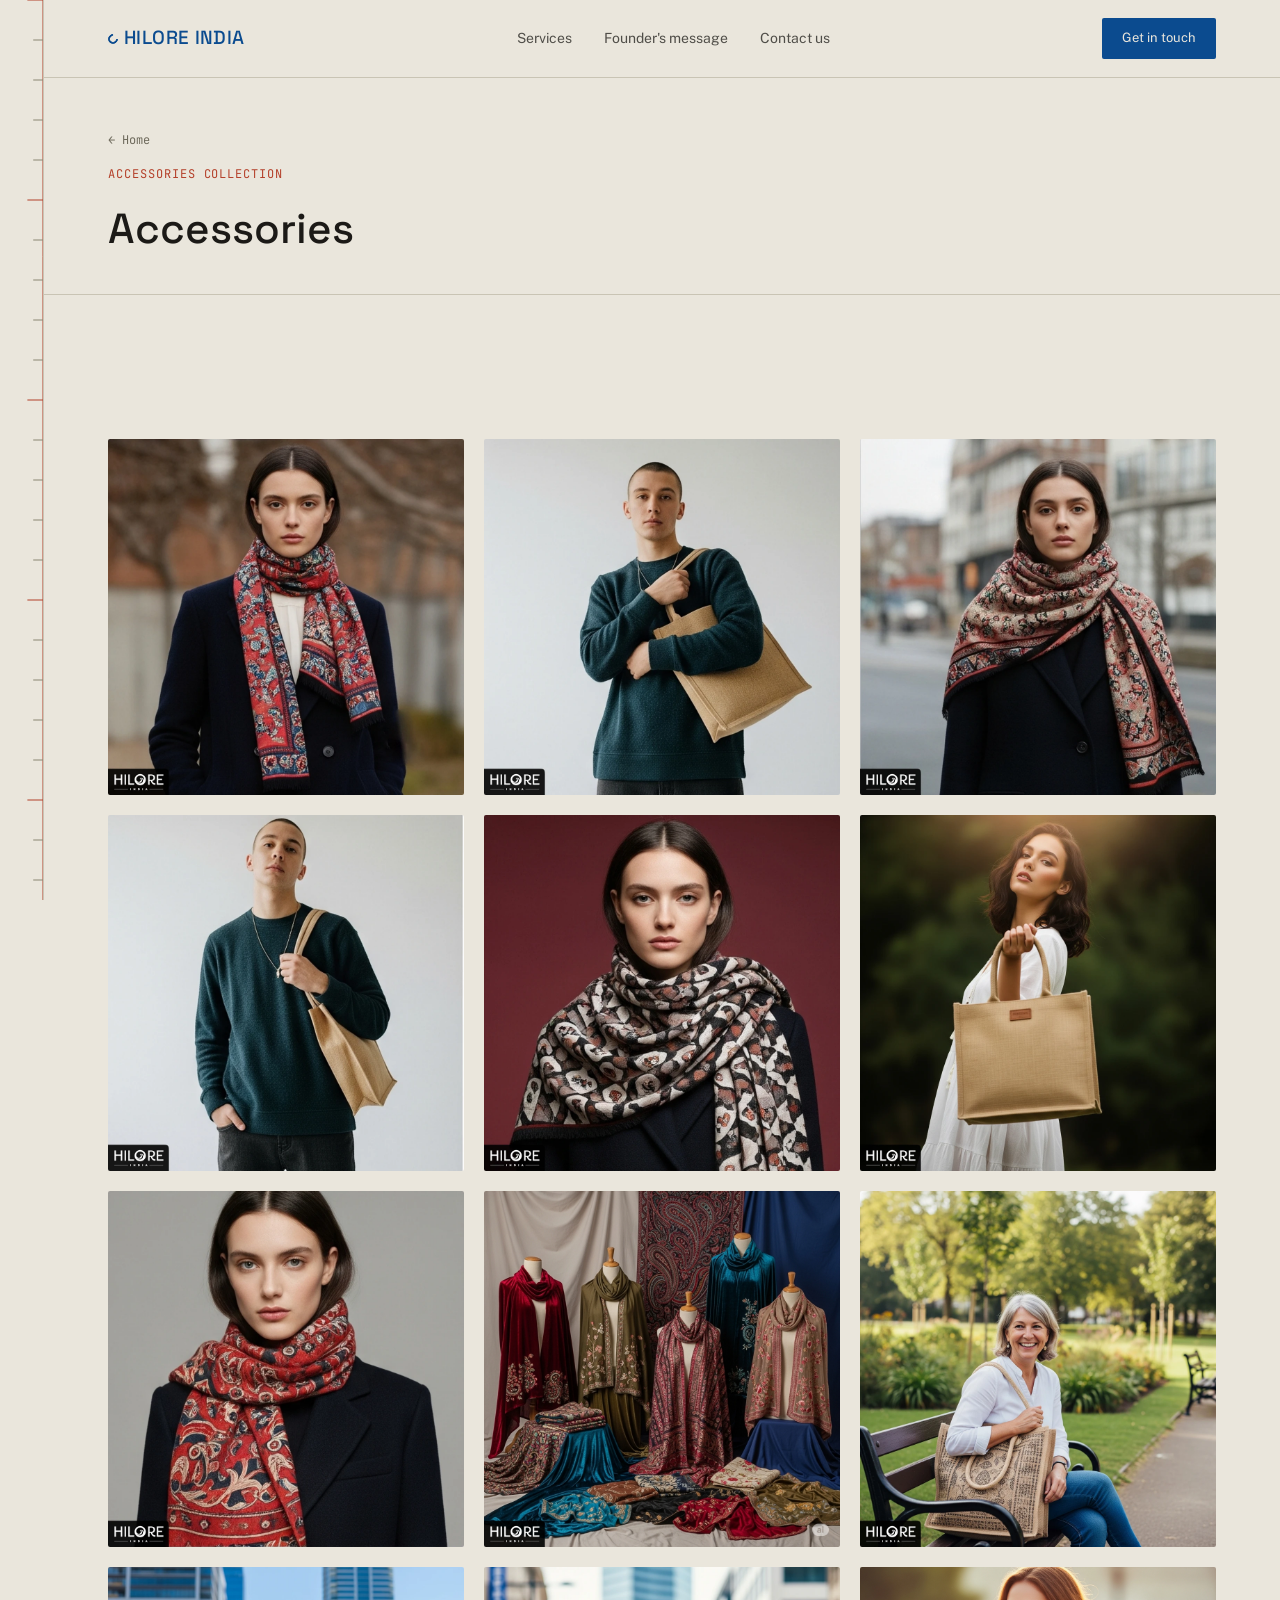
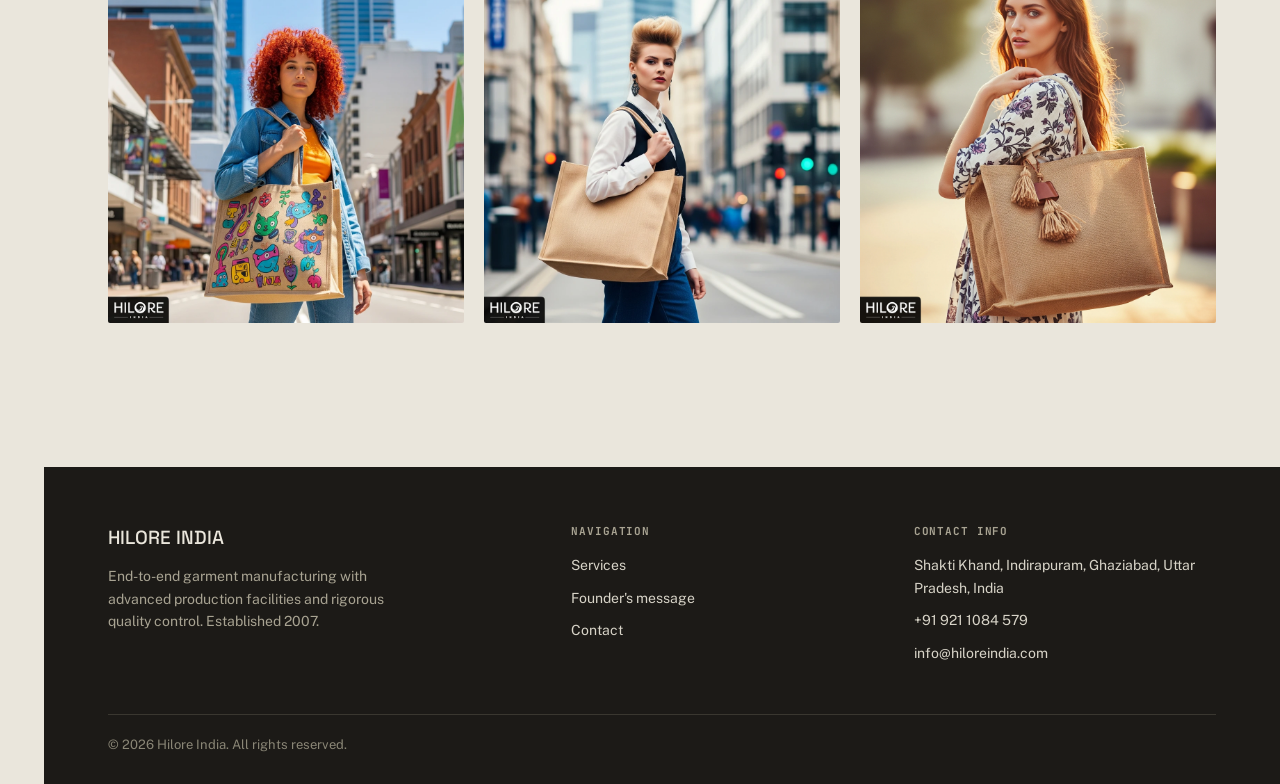
==== pages/accessories.html @ 9ed0ccfc "Add Hilore India static site, structured for zero-config Vercel deploy Migrate the site out of Frame" ====
<!DOCTYPE html>
<html lang="en">
<head>
<meta charset="UTF-8">
<meta name="viewport" content="width=device-width, initial-scale=1.0">
<title>Accessories | Hilore India</title>
<meta name="description" content="Leading apparel exporter from India, specializing in woven and knitted garments for global brands. Quality, compliance, and timely delivery.">
<link rel="preconnect" href="https://fonts.googleapis.com">
<link href="https://fonts.googleapis.com/css2?family=Space+Grotesk:wght@500&family=Public+Sans:wght@400;500&family=JetBrains+Mono:wght@400;500&display=swap" rel="stylesheet">
<link rel="stylesheet" href="../css/style.css">
</head>
<body>

<div class="ruler-frame">
  <div class="ruler"><svg></svg></div>

  <div class="ruler-main">
    <header class="site-header">
      <div class="container">
        <a href="../index.html" class="logo"><span class="mark"></span>HILORE INDIA</a>
        <nav class="nav-links">
          <a href="../index.html#services">Services</a>
          <a href="../index.html#founder">Founder's message</a>
          <a href="../index.html#contact">Contact us</a>
        </nav>
        <a href="../index.html#contact" class="nav-cta">Get in touch</a>
        <button class="nav-toggle" aria-label="Toggle menu">Menu</button>
      </div>
    </header>

    <main>
      <section class="gallery-hero">
        <div class="container">
          <a href="../index.html" style="font-family:var(--font-mono); font-size:12px; color:var(--muted);">← Home</a>
          <span class="eyebrow" style="margin-top:14px;">Accessories collection</span>
          <h1>Accessories</h1>
        </div>
      </section>

      <section style="border-bottom:none;">
        <div class="container">
          <div class="gallery-grid">
            <div class="gallery-item"><img src="../images/accessories/01.png" alt="Accessories — style 01" loading="lazy"></div>
            <div class="gallery-item"><img src="../images/accessories/02.png" alt="Accessories — style 02" loading="lazy"></div>
            <div class="gallery-item"><img src="../images/accessories/03.png" alt="Accessories — style 03" loading="lazy"></div>
            <div class="gallery-item"><img src="../images/accessories/04.png" alt="Accessories — style 04" loading="lazy"></div>
            <div class="gallery-item"><img src="../images/accessories/05.png" alt="Accessories — style 05" loading="lazy"></div>
            <div class="gallery-item"><img src="../images/accessories/06.png" alt="Accessories — style 06" loading="lazy"></div>
            <div class="gallery-item"><img src="../images/accessories/07.png" alt="Accessories — style 07" loading="lazy"></div>
            <div class="gallery-item"><img src="../images/accessories/08.png" alt="Accessories — style 08" loading="lazy"></div>
            <div class="gallery-item"><img src="../images/accessories/09.png" alt="Accessories — style 09" loading="lazy"></div>
            <div class="gallery-item"><img src="../images/accessories/10.png" alt="Accessories — style 10" loading="lazy"></div>
            <div class="gallery-item"><img src="../images/accessories/11.png" alt="Accessories — style 11" loading="lazy"></div>
            <div class="gallery-item"><img src="../images/accessories/12.png" alt="Accessories — style 12" loading="lazy"></div>
          </div>
        </div>
      </section>
    </main>

    <footer class="site-footer">
      <div class="container">
        <div class="footer-grid">
          <div>
            <div class="footer-logo">HILORE INDIA</div>
            <p>End-to-end garment manufacturing with advanced production facilities and rigorous quality control. Established 2007.</p>
          </div>
          <div class="footer-col">
            <h4>Navigation</h4>
            <a href="../index.html#services">Services</a>
            <a href="../index.html#founder">Founder's message</a>
            <a href="../index.html#contact">Contact</a>
          </div>
          <div class="footer-col">
            <h4>Contact info</h4>
            <p>Shakti Khand, Indirapuram, Ghaziabad, Uttar Pradesh, India</p>
            <p>+91 921 1084 579</p>
            <p>info@hiloreindia.com</p>
          </div>
        </div>
        <div class="footer-bottom">
          <span>© 2026 Hilore India. All rights reserved.</span>
        </div>
      </div>
    </footer>
  </div>
</div>

<script src="../js/main.js"></script>
</body>
</html>
---- css/style.css ----
/* ============================================
   Hilore India — Design Tokens
   A garment tech-pack visual language:
   measurement rulers, spec annotations, grainlines
   ============================================ */

:root {
  /* Brand */
  --ink: #1C1A17;
  --paper: #EAE6DC;
  --paper-dark: #DEDACD;
  --paper-line: #C9C4B4;
  --blue: #0B4B8F;       /* real Hilore brand blue, sampled from logo */
  --blue-deep: #08386B;
  --blue-tint: #E4ECF5;
  --spec-red: #B4402A;   /* tech-pack correction-pen red */
  --spec-red-tint: #F5E4DF;
  --muted: #6E6A5C;

  /* Type */
  --font-display: 'Space Grotesk', 'Arial Narrow', sans-serif;
  --font-body: 'Public Sans', -apple-system, sans-serif;
  --font-mono: 'JetBrains Mono', 'Courier New', monospace;

  /* Layout */
  --ruler-width: 44px;
  --container-max: 1280px;
  --gutter: clamp(20px, 5vw, 64px);
}

* { box-sizing: border-box; margin: 0; padding: 0; }

html { scroll-behavior: smooth; }

body {
  background: var(--paper);
  color: var(--ink);
  font-family: var(--font-body);
  font-size: 16px;
  line-height: 1.6;
  -webkit-font-smoothing: antialiased;
}

img, video { max-width: 100%; display: block; }

a { color: inherit; text-decoration: none; }

.container {
  max-width: var(--container-max);
  margin: 0 auto;
  padding: 0 var(--gutter);
}

/* ---------- Ruler margin (signature element) ---------- */
.ruler-frame {
  display: flex;
  min-height: 100vh;
}

.ruler {
  width: var(--ruler-width);
  flex-shrink: 0;
  position: sticky;
  top: 0;
  height: 100vh;
  border-right: 1px solid var(--paper-line);
}

.ruler svg { width: 100%; height: 100%; display: block; }

.ruler-main { flex: 1; min-width: 0; }

@media (max-width: 768px) {
  .ruler { display: none; }
}

/* ---------- Header ---------- */
.site-header {
  position: sticky;
  top: 0;
  z-index: 50;
  background: rgba(234, 230, 220, 0.92);
  backdrop-filter: blur(6px);
  border-bottom: 1px solid var(--paper-line);
}

.site-header .container {
  display: flex;
  align-items: center;
  justify-content: space-between;
  padding-top: 18px;
  padding-bottom: 18px;
}

.logo {
  font-family: var(--font-display);
  font-weight: 500;
  font-size: 19px;
  letter-spacing: 0.02em;
  color: var(--blue);
  display: flex;
  align-items: baseline;
  gap: 6px;
}

.logo .mark {
  display: inline-block;
  width: 10px;
  height: 10px;
  border-radius: 50%;
  border: 2px solid var(--blue);
  border-top-color: transparent;
  transform: rotate(45deg);
}

.nav-links {
  display: flex;
  gap: 32px;
  font-size: 14px;
  color: var(--ink);
}

.nav-links a { opacity: 0.75; transition: opacity 0.15s ease; }
.nav-links a:hover { opacity: 1; }

.nav-cta {
  background: var(--blue);
  color: var(--paper);
  font-size: 13px;
  padding: 10px 20px;
  border-radius: 2px;
}

.nav-toggle { display: none; }

@media (max-width: 768px) {
  .nav-links { display: none; }
  .nav-toggle {
    display: block;
    background: none;
    border: 1px solid var(--ink);
    padding: 8px 12px;
    font-size: 13px;
    border-radius: 2px;
  }
}

/* ---------- Eyebrow / mono labels ---------- */
.eyebrow {
  font-family: var(--font-mono);
  font-size: 12px;
  letter-spacing: 0.08em;
  color: var(--spec-red);
  text-transform: uppercase;
  margin-bottom: 14px;
  display: block;
}

/* ---------- Hero ---------- */
.hero {
  padding: 64px 0 40px;
}

.hero-grid {
  display: grid;
  grid-template-columns: 1.1fr 0.9fr;
  gap: 56px;
  align-items: center;
}

.hero h1 {
  font-family: var(--font-display);
  font-weight: 500;
  font-size: clamp(34px, 4.6vw, 58px);
  line-height: 1.08;
  color: var(--ink);
  margin-bottom: 22px;
}

.hero p {
  font-size: 16px;
  color: var(--muted);
  max-width: 420px;
  margin-bottom: 30px;
}

.btn-row { display: flex; gap: 12px; flex-wrap: wrap; }

.btn {
  font-size: 14px;
  padding: 13px 24px;
  border-radius: 2px;
  display: inline-block;
}

.btn-primary { background: var(--blue); color: var(--paper); }
.btn-primary:hover { background: var(--blue-deep); }

.btn-outline {
  border: 1px solid var(--ink);
  color: var(--ink);
}
.btn-outline:hover { background: var(--ink); color: var(--paper); }

.hero-media {
  position: relative;
  aspect-ratio: 4 / 5;
  border-radius: 2px;
  overflow: hidden;
  background: var(--blue-deep);
}

.hero-media video, .hero-media img {
  width: 100%;
  height: 100%;
  object-fit: cover;
}

.spec-tag {
  position: absolute;
  background: var(--spec-red);
  color: var(--spec-red-tint);
  font-family: var(--font-mono);
  font-size: 11px;
  padding: 4px 9px;
  border-radius: 2px;
  white-space: nowrap;
}

/* corner registration marks */
.crop-mark { position: absolute; width: 18px; height: 18px; opacity: 0.85; }
.crop-mark.tl { top: 10px; left: 10px; }
.crop-mark.br { bottom: 10px; right: 10px; }

/* ---------- Section shell ---------- */
section { padding: 88px 0; border-bottom: 1px solid var(--paper-line); }
section:last-of-type { border-bottom: none; }

.section-head {
  max-width: 640px;
  margin-bottom: 48px;
}

.section-head h2 {
  font-family: var(--font-display);
  font-weight: 500;
  font-size: clamp(26px, 3vw, 38px);
  line-height: 1.16;
  color: var(--ink);
}

/* ---------- Legacy / establishment ---------- */
.legacy-grid {
  display: grid;
  grid-template-columns: 0.85fr 1.15fr;
  gap: 56px;
  align-items: center;
}

.legacy-photo {
  border-radius: 50%;
  overflow: hidden;
  aspect-ratio: 1;
}

.legacy-photo img { width: 100%; height: 100%; object-fit: cover; }

.legacy-copy p {
  font-size: 17px;
  color: var(--ink);
  line-height: 1.6;
  max-width: 480px;
}

/* ---------- Category cards ---------- */
.category-grid {
  display: grid;
  grid-template-columns: repeat(4, 1fr);
  gap: 20px;
}

.category-card {
  position: relative;
  border-radius: 2px;
  overflow: hidden;
  aspect-ratio: 3 / 4;
  background: var(--paper-dark);
}

.category-card img {
  width: 100%;
  height: 100%;
  object-fit: cover;
  transition: transform 0.4s ease;
}

.category-card:hover img { transform: scale(1.04); }

.category-overlay {
  position: absolute;
  inset: auto 0 0 0;
  padding: 18px;
  background: linear-gradient(to top, rgba(0,0,0,0.55), transparent);
  color: #fff;
}

.category-overlay .cat-name {
  font-family: var(--font-display);
  font-weight: 500;
  font-size: 17px;
  margin-bottom: 4px;
}

.category-overlay .cat-link {
  font-size: 12px;
  font-family: var(--font-mono);
  opacity: 0.85;
}

@media (max-width: 900px) {
  .category-grid { grid-template-columns: repeat(2, 1fr); }
}

/* ---------- Craft strip ---------- */
.craft-strip {
  display: grid;
  grid-template-columns: repeat(3, 1fr);
  gap: 4px;
}

.craft-item { position: relative; aspect-ratio: 3/4; overflow: hidden; }
.craft-item img { width: 100%; height: 100%; object-fit: cover; }
.craft-item .craft-label {
  position: absolute;
  bottom: 16px;
  left: 16px;
  color: #fff;
  font-family: var(--font-display);
  font-weight: 500;
  font-size: 16px;
  text-shadow: 0 1px 6px rgba(0,0,0,0.4);
}

@media (max-width: 768px) {
  .craft-strip { grid-template-columns: 1fr; }
}

/* ---------- Capability rows ---------- */
.capability-list { display: flex; flex-direction: column; }

.capability-row {
  display: grid;
  grid-template-columns: 0.5fr 1fr 1.1fr;
  gap: 32px;
  align-items: center;
  padding: 32px 0;
  border-top: 1px solid var(--paper-line);
}

.capability-row:last-child { border-bottom: 1px solid var(--paper-line); }

.capability-num {
  font-family: var(--font-mono);
  font-size: 13px;
  color: var(--spec-red);
}

.capability-row h3 {
  font-family: var(--font-display);
  font-weight: 500;
  font-size: 20px;
}

.capability-row p { color: var(--muted); font-size: 14px; }

.capability-photo { aspect-ratio: 16/10; overflow: hidden; border-radius: 2px; }
.capability-photo img { width: 100%; height: 100%; object-fit: cover; }

@media (max-width: 768px) {
  .capability-row { grid-template-columns: 1fr; gap: 12px; }
}

/* ---------- Founder ---------- */
.founder-grid {
  display: grid;
  grid-template-columns: 0.8fr 1.2fr;
  gap: 56px;
  align-items: start;
}

.founder-photo {
  aspect-ratio: 3/4;
  border-radius: 2px;
  overflow: hidden;
  position: relative;
}

.founder-photo img { width: 100%; height: 100%; object-fit: cover; }

.founder-copy p {
  font-size: 17px;
  line-height: 1.7;
  color: var(--ink);
  margin-bottom: 20px;
  max-width: 560px;
}

.founder-sig {
  margin-top: 28px;
  padding-top: 20px;
  border-top: 1px solid var(--paper-line);
}

.founder-sig .name {
  font-family: var(--font-display);
  font-weight: 500;
  font-size: 17px;
}

.founder-sig .role {
  font-size: 13px;
  color: var(--muted);
  font-family: var(--font-mono);
}

/* ---------- Contact ---------- */
.contact-grid {
  display: grid;
  grid-template-columns: 1fr 1fr;
  gap: 56px;
}

.contact-info .info-row {
  display: flex;
  gap: 14px;
  margin-bottom: 20px;
  font-size: 15px;
}

.contact-info .info-label {
  font-family: var(--font-mono);
  font-size: 11px;
  color: var(--spec-red);
  text-transform: uppercase;
  width: 90px;
  flex-shrink: 0;
  padding-top: 3px;
}

.contact-form { display: flex; flex-direction: column; gap: 14px; }

.contact-form input,
.contact-form textarea {
  background: var(--paper-dark);
  border: 1px solid var(--paper-line);
  border-radius: 2px;
  padding: 13px 14px;
  font-family: var(--font-body);
  font-size: 14px;
  color: var(--ink);
}

.contact-form input:focus,
.contact-form textarea:focus {
  outline: none;
  border-color: var(--blue);
}

.contact-form textarea { min-height: 120px; resize: vertical; }

.contact-form button {
  align-self: flex-start;
  background: var(--blue);
  color: var(--paper);
  border: none;
  font-size: 14px;
  padding: 13px 26px;
  border-radius: 2px;
  cursor: pointer;
  font-family: var(--font-body);
}

.contact-form button:hover { background: var(--blue-deep); }

.form-note {
  font-size: 12px;
  color: var(--muted);
  margin-top: -2px;
}

@media (max-width: 768px) {
  .contact-grid { grid-template-columns: 1fr; }
}

/* ---------- Footer ---------- */
.site-footer {
  background: var(--ink);
  color: var(--paper);
  padding: 56px 0 28px;
}

.footer-grid {
  display: grid;
  grid-template-columns: 1.4fr 1fr 1fr;
  gap: 40px;
  margin-bottom: 40px;
}

.footer-logo {
  font-family: var(--font-display);
  font-weight: 500;
  font-size: 19px;
  margin-bottom: 12px;
  color: var(--paper);
}

.footer-grid p { font-size: 14px; color: #A8A392; max-width: 320px; }

.footer-col h4 {
  font-family: var(--font-mono);
  font-size: 11px;
  text-transform: uppercase;
  letter-spacing: 0.08em;
  color: #A8A392;
  margin-bottom: 14px;
}

.footer-col a, .footer-col p {
  display: block;
  font-size: 14px;
  color: #D8D4C8;
  margin-bottom: 10px;
}

.footer-bottom {
  border-top: 1px solid #3A3730;
  padding-top: 20px;
  font-size: 13px;
  color: #8A8676;
  display: flex;
  justify-content: space-between;
  flex-wrap: wrap;
  gap: 10px;
}

@media (max-width: 768px) {
  .footer-grid { grid-template-columns: 1fr; }
}

/* ---------- Gallery (category pages) ---------- */
.gallery-hero {
  padding: 48px 0 32px;
  border-bottom: 1px solid var(--paper-line);
}

.gallery-hero .eyebrow { margin-bottom: 10px; }

.gallery-hero h1 {
  font-family: var(--font-display);
  font-weight: 500;
  font-size: clamp(28px, 4vw, 42px);
}

.gallery-grid {
  display: grid;
  grid-template-columns: repeat(3, 1fr);
  gap: 20px;
  padding: 56px 0;
}

.gallery-item {
  aspect-ratio: 1/1;
  border-radius: 2px;
  overflow: hidden;
  background: var(--paper-dark);
}

.gallery-item img { width: 100%; height: 100%; object-fit: cover; }

@media (max-width: 900px) {
  .gallery-grid { grid-template-columns: repeat(2, 1fr); }
}

@media (max-width: 560px) {
  .gallery-grid { grid-template-columns: 1fr; }
}

.pending-note {
  font-family: var(--font-mono);
  font-size: 12px;
  color: var(--spec-red);
  background: var(--spec-red-tint);
  padding: 14px 18px;
  border-radius: 2px;
  margin-bottom: 32px;
}
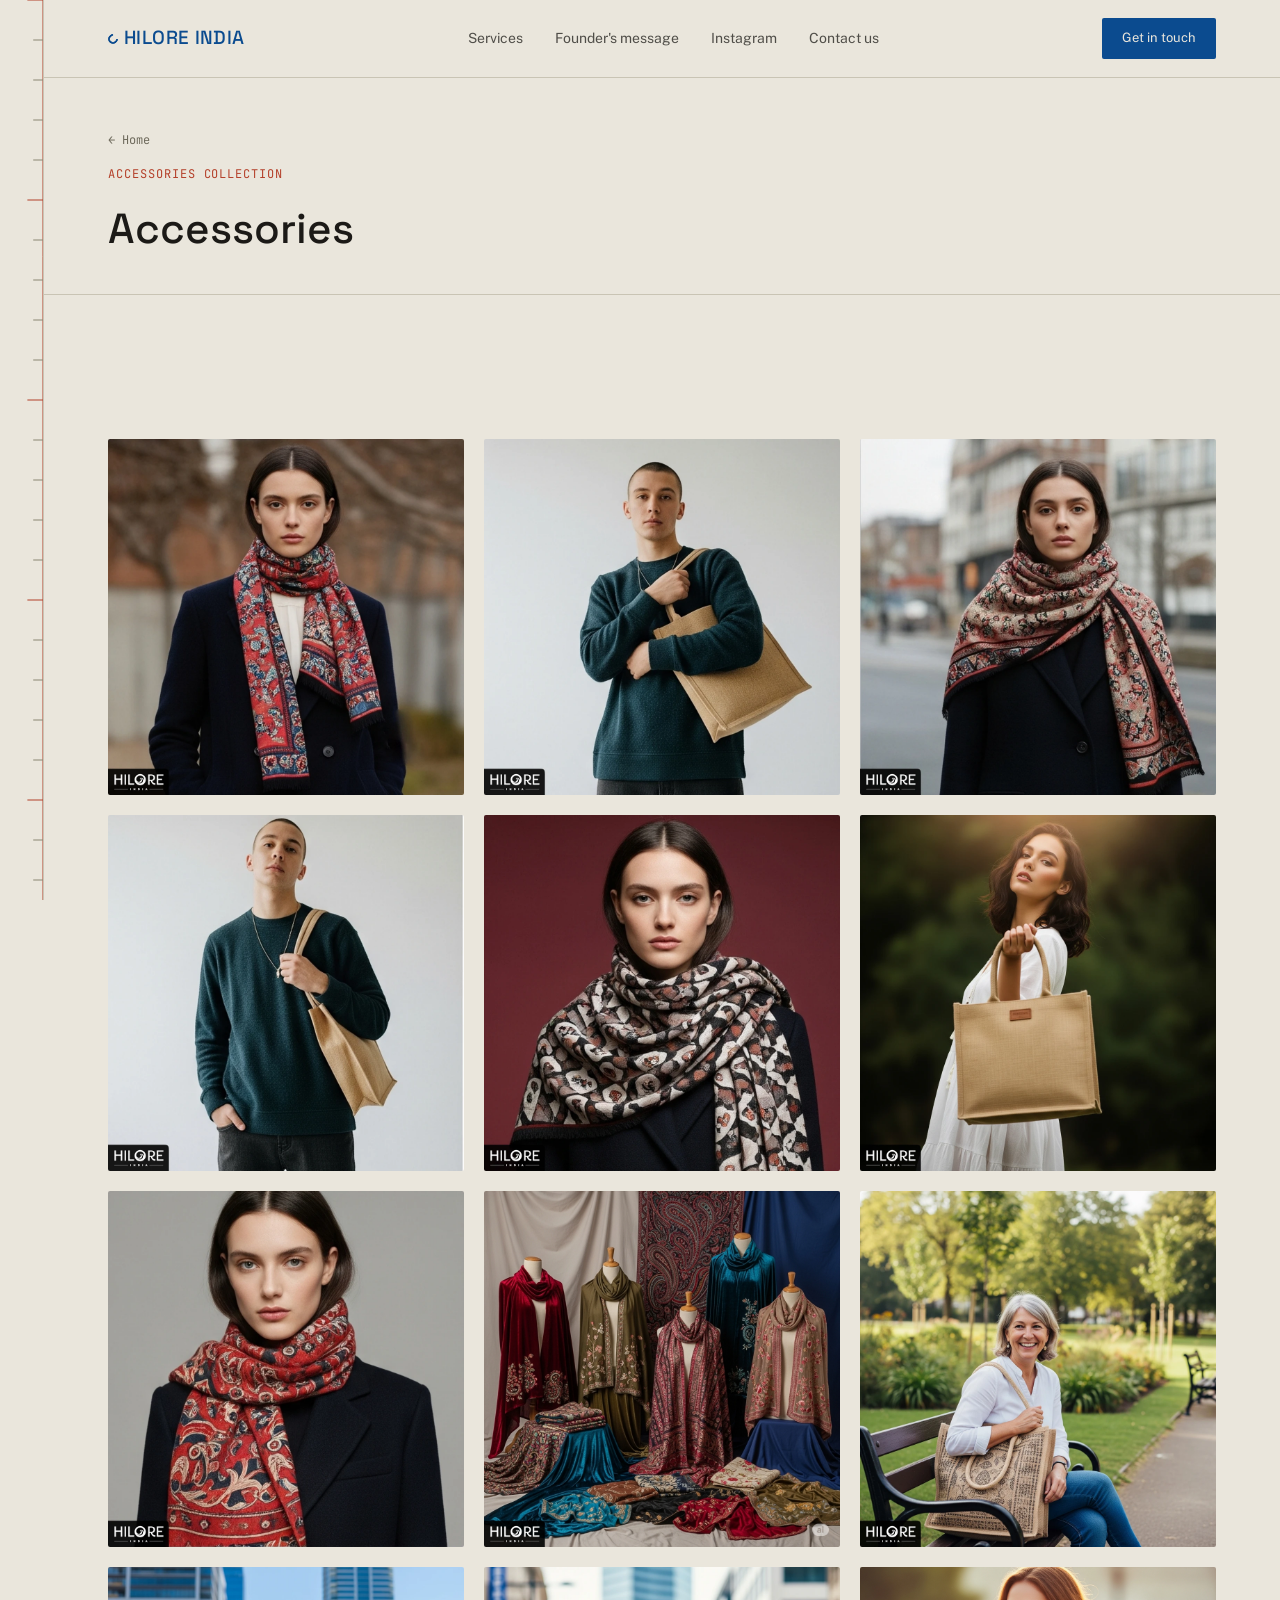
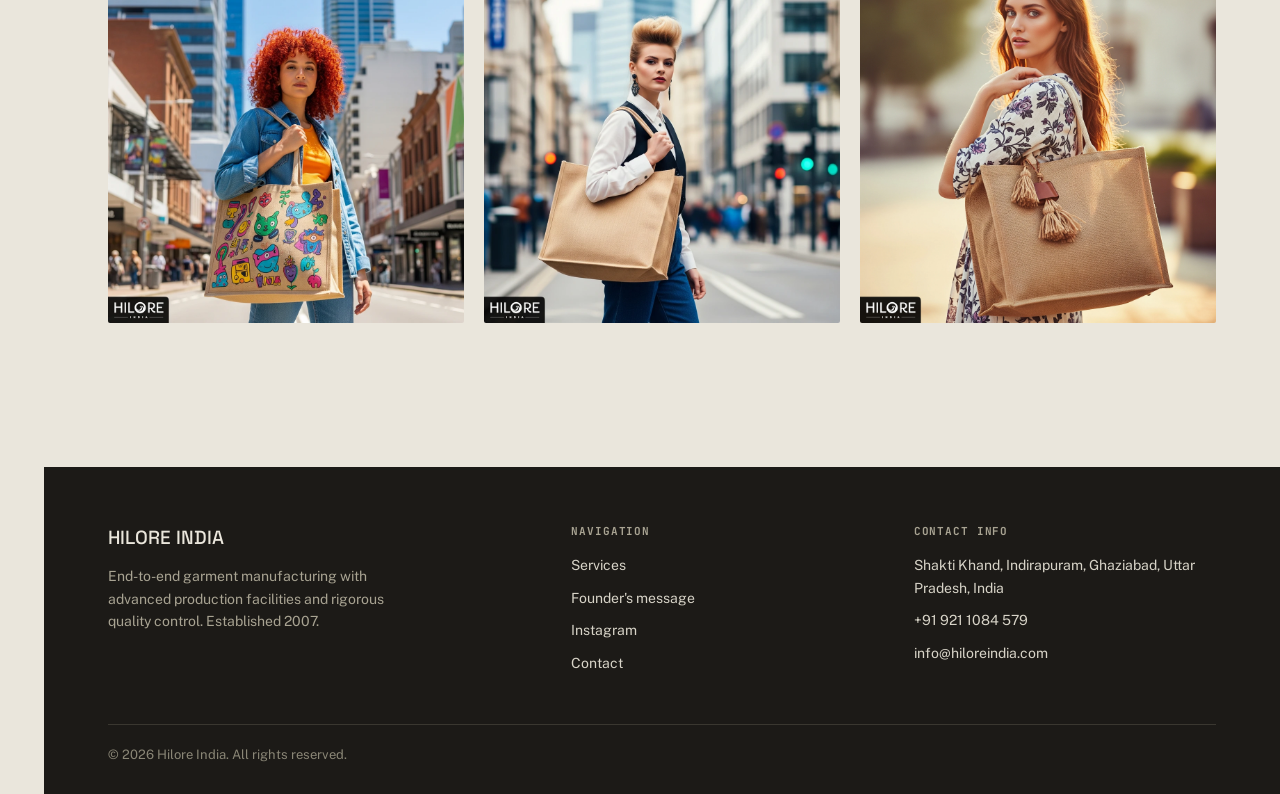
==== commit e54a64f3: "Wire up Formspree endpoint and add Instagram follow section - Contact form now submits to the real F" ====
--- a/pages/accessories.html
+++ b/pages/accessories.html
@@ -21,6 +21,7 @@
         <nav class="nav-links">
           <a href="../index.html#services">Services</a>
           <a href="../index.html#founder">Founder's message</a>
+          <a href="../index.html#instagram">Instagram</a>
           <a href="../index.html#contact">Contact us</a>
         </nav>
         <a href="../index.html#contact" class="nav-cta">Get in touch</a>
@@ -68,6 +69,7 @@
             <h4>Navigation</h4>
             <a href="../index.html#services">Services</a>
             <a href="../index.html#founder">Founder's message</a>
+            <a href="../index.html#instagram">Instagram</a>
             <a href="../index.html#contact">Contact</a>
           </div>
           <div class="footer-col">
--- a/css/style.css
+++ b/css/style.css
@@ -249,6 +249,36 @@
   color: var(--ink);
 }
 
+/* ---------- Instagram ---------- */
+.instagram-card {
+  display: flex;
+  align-items: center;
+  gap: 24px;
+  flex-wrap: wrap;
+  background: var(--blue-tint);
+  border: 1px solid var(--paper-line);
+  border-radius: 4px;
+  padding: 32px;
+}
+
+.instagram-icon {
+  width: 44px;
+  height: 44px;
+  color: var(--blue);
+  flex-shrink: 0;
+}
+
+.instagram-copy { flex: 1; min-width: 240px; }
+
+.instagram-handle {
+  font-family: var(--font-mono);
+  font-size: 14px;
+  color: var(--blue);
+  margin-bottom: 6px;
+}
+
+.instagram-copy p { color: var(--muted); }
+
 /* ---------- Legacy / establishment ---------- */
 .legacy-grid {
   display: grid;
@@ -481,12 +511,21 @@
 }
 
 .contact-form button:hover { background: var(--blue-deep); }
+.contact-form button:disabled { opacity: 0.6; cursor: default; }
 
 .form-note {
   font-size: 12px;
   color: var(--muted);
   margin-top: -2px;
 }
+
+.form-status {
+  font-size: 13px;
+  font-family: var(--font-mono);
+}
+
+.form-status-ok { color: var(--blue); }
+.form-status-error { color: var(--spec-red); }
 
 @media (max-width: 768px) {
   .contact-grid { grid-template-columns: 1fr; }
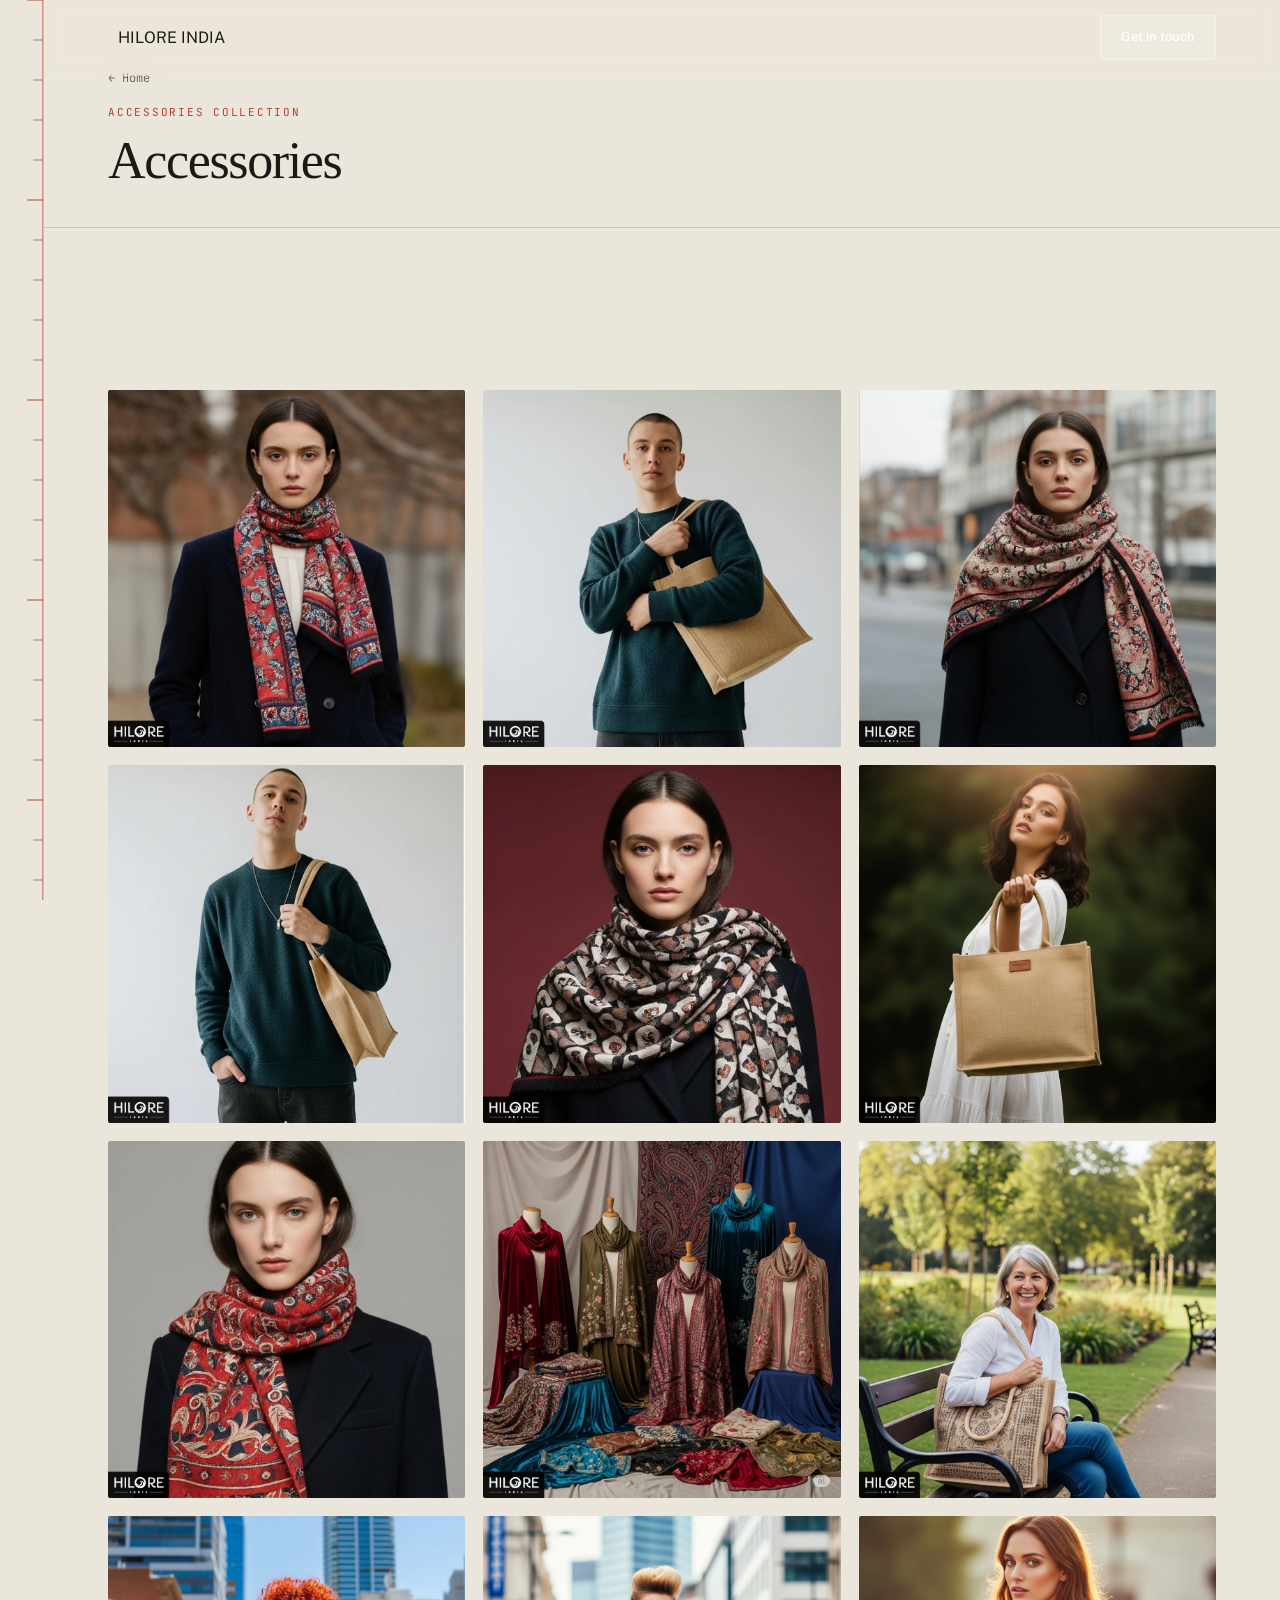
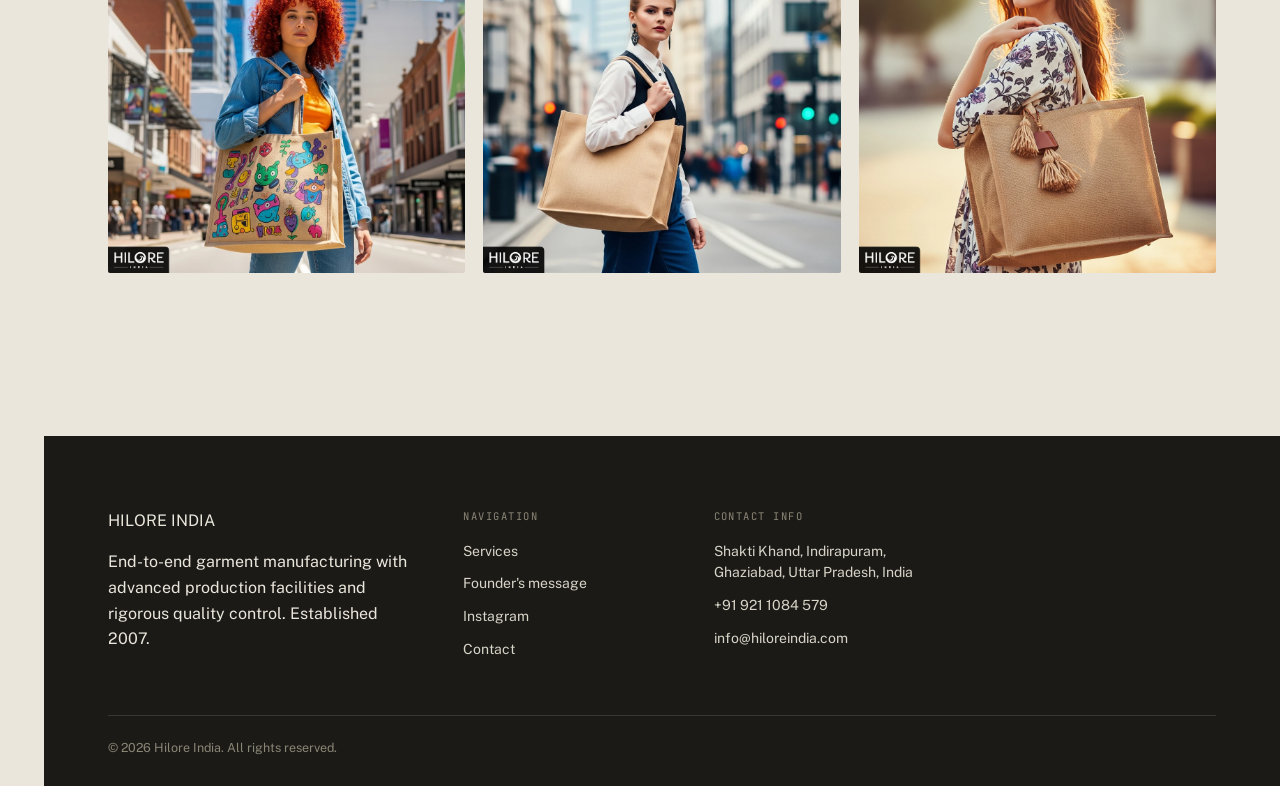
==== commit 452fa63a: "Install Vercel Web Analytics ## Vercel Web Analytics Implementation  Successfully installed and conf" ====
--- a/pages/accessories.html
+++ b/pages/accessories.html
@@ -7,7 +7,7 @@
 <meta name="description" content="Leading apparel exporter from India, specializing in woven and knitted garments for global brands. Quality, compliance, and timely delivery.">
 <link rel="preconnect" href="https://fonts.googleapis.com">
 <link href="https://fonts.googleapis.com/css2?family=Space+Grotesk:wght@500&family=Public+Sans:wght@400;500&family=JetBrains+Mono:wght@400;500&display=swap" rel="stylesheet">
-<link rel="stylesheet" href="../css/style.css">
+<link rel="stylesheet" href="../css/style.css?v=2">
 </head>
 <body>
 
@@ -41,18 +41,18 @@
       <section style="border-bottom:none;">
         <div class="container">
           <div class="gallery-grid">
-            <div class="gallery-item"><img src="../images/accessories/01.png" alt="Accessories — style 01" loading="lazy"></div>
-            <div class="gallery-item"><img src="../images/accessories/02.png" alt="Accessories — style 02" loading="lazy"></div>
-            <div class="gallery-item"><img src="../images/accessories/03.png" alt="Accessories — style 03" loading="lazy"></div>
-            <div class="gallery-item"><img src="../images/accessories/04.png" alt="Accessories — style 04" loading="lazy"></div>
-            <div class="gallery-item"><img src="../images/accessories/05.png" alt="Accessories — style 05" loading="lazy"></div>
-            <div class="gallery-item"><img src="../images/accessories/06.png" alt="Accessories — style 06" loading="lazy"></div>
-            <div class="gallery-item"><img src="../images/accessories/07.png" alt="Accessories — style 07" loading="lazy"></div>
-            <div class="gallery-item"><img src="../images/accessories/08.png" alt="Accessories — style 08" loading="lazy"></div>
-            <div class="gallery-item"><img src="../images/accessories/09.png" alt="Accessories — style 09" loading="lazy"></div>
-            <div class="gallery-item"><img src="../images/accessories/10.png" alt="Accessories — style 10" loading="lazy"></div>
-            <div class="gallery-item"><img src="../images/accessories/11.png" alt="Accessories — style 11" loading="lazy"></div>
-            <div class="gallery-item"><img src="../images/accessories/12.png" alt="Accessories — style 12" loading="lazy"></div>
+            <div class="gallery-item"><img src="../images/accessories/01.png" alt="Accessories, style 01" loading="lazy"></div>
+            <div class="gallery-item"><img src="../images/accessories/02.png" alt="Accessories, style 02" loading="lazy"></div>
+            <div class="gallery-item"><img src="../images/accessories/03.png" alt="Accessories, style 03" loading="lazy"></div>
+            <div class="gallery-item"><img src="../images/accessories/04.png" alt="Accessories, style 04" loading="lazy"></div>
+            <div class="gallery-item"><img src="../images/accessories/05.png" alt="Accessories, style 05" loading="lazy"></div>
+            <div class="gallery-item"><img src="../images/accessories/06.png" alt="Accessories, style 06" loading="lazy"></div>
+            <div class="gallery-item"><img src="../images/accessories/07.png" alt="Accessories, style 07" loading="lazy"></div>
+            <div class="gallery-item"><img src="../images/accessories/08.png" alt="Accessories, style 08" loading="lazy"></div>
+            <div class="gallery-item"><img src="../images/accessories/09.png" alt="Accessories, style 09" loading="lazy"></div>
+            <div class="gallery-item"><img src="../images/accessories/10.png" alt="Accessories, style 10" loading="lazy"></div>
+            <div class="gallery-item"><img src="../images/accessories/11.png" alt="Accessories, style 11" loading="lazy"></div>
+            <div class="gallery-item"><img src="../images/accessories/12.png" alt="Accessories, style 12" loading="lazy"></div>
           </div>
         </div>
       </section>
@@ -87,6 +87,7 @@
   </div>
 </div>
 
-<script src="../js/main.js"></script>
+<script src="../js/main.js?v=2"></script>
+<script defer src="https://cdn.vercel-insights.com/v1/script.js"></script>
 </body>
 </html>
--- a/css/style.css
+++ b/css/style.css
@@ -1,16 +1,18 @@
 /* ============================================
    Hilore India — Design Tokens
    A garment tech-pack visual language:
-   measurement rulers, spec annotations, grainlines
+   measurement rulers, spec annotations, crop marks
    ============================================ */
 
 :root {
   /* Brand */
   --ink: #1C1A17;
+  --ink-soft: #423E36;
   --paper: #EAE6DC;
+  --paper-warm: #F2EFE7;
   --paper-dark: #DEDACD;
   --paper-line: #C9C4B4;
-  --blue: #0B4B8F;       /* real Hilore brand blue, sampled from logo */
+  --blue: #0B4B8F;       /* real Hilore brand blue, sampled from the hang tag */
   --blue-deep: #08386B;
   --blue-tint: #E4ECF5;
   --spec-red: #B4402A;   /* tech-pack correction-pen red */
@@ -18,13 +20,13 @@
   --muted: #6E6A5C;
 
   /* Type */
-  --font-display: 'Space Grotesk', 'Arial Narrow', sans-serif;
-  --font-body: 'Public Sans', -apple-system, sans-serif;
-  --font-mono: 'JetBrains Mono', 'Courier New', monospace;
+  --font-display: 'Fraunces', 'Iowan Old Style', Georgia, serif;
+  --font-body: 'Public Sans', -apple-system, BlinkMacSystemFont, sans-serif;
+  --font-mono: 'JetBrains Mono', 'SFMono-Regular', Menlo, monospace;
 
   /* Layout */
   --ruler-width: 44px;
-  --container-max: 1280px;
+  --container-max: 1240px;
   --gutter: clamp(20px, 5vw, 64px);
 }
 
@@ -39,11 +41,14 @@
   font-size: 16px;
   line-height: 1.6;
   -webkit-font-smoothing: antialiased;
+  text-rendering: optimizeLegibility;
 }
 
 img, video { max-width: 100%; display: block; }
 
 a { color: inherit; text-decoration: none; }
+
+::selection { background: var(--blue); color: var(--paper); }
 
 .container {
   max-width: var(--container-max);
@@ -51,11 +56,17 @@
   padding: 0 var(--gutter);
 }
 
+/* Display headings share one optical treatment */
+h1, h2, h3, .display {
+  font-family: var(--font-display);
+  font-weight: 400;
+  font-variation-settings: 'opsz' 96, 'SOFT' 0, 'WONK' 0;
+  letter-spacing: -0.015em;
+  color: var(--ink);
+}
+
 /* ---------- Ruler margin (signature element) ---------- */
-.ruler-frame {
-  display: flex;
-  min-height: 100vh;
-}
+.ruler-frame { display: flex; min-height: 100vh; }
 
 .ruler {
   width: var(--ruler-width);
@@ -70,243 +81,499 @@
 
 .ruler-main { flex: 1; min-width: 0; }
 
-@media (max-width: 768px) {
-  .ruler { display: none; }
+@media (max-width: 900px) { .ruler { display: none; } }
+
+/* ---------- Logo lockup ---------- */
+.logo { display: flex; align-items: center; gap: 10px; }
+
+.logo-mark { width: 34px; height: 34px; flex-shrink: 0; }
+
+.logo-text { display: flex; flex-direction: column; line-height: 1; }
+
+.logo-name {
+  font-family: var(--font-body);
+  font-weight: 600;
+  font-size: 17px;
+  letter-spacing: 0.13em;
+  color: var(--blue);
+}
+
+.logo-sub {
+  font-family: var(--font-mono);
+  font-size: 9px;
+  letter-spacing: 0.42em;
+  color: var(--muted);
+  margin-top: 4px;
 }
 
 /* ---------- Header ---------- */
 .site-header {
-  position: sticky;
+  position: fixed;
   top: 0;
+  left: 44px; /* account for ruler */
+  right: 0;
   z-index: 50;
   background: rgba(234, 230, 220, 0.92);
-  backdrop-filter: blur(6px);
+  backdrop-filter: saturate(140%) blur(10px);
+  -webkit-backdrop-filter: saturate(140%) blur(10px);
   border-bottom: 1px solid var(--paper-line);
-}
+  transition: background 0.3s ease, border-color 0.3s ease;
+}
+
+@media (max-width: 900px) {
+  /* ruler is hidden; header spans full width */
+  .site-header { left: 0; }
+}
+
+/* hero sits behind the fixed header (starts at top:0);
+   all other sections need a scroll-margin so anchor links land below the header */
+.ruler-main { padding-top: 0; }
+section[id] { scroll-margin-top: 72px; }
 
 .site-header .container {
   display: flex;
   align-items: center;
   justify-content: space-between;
-  padding-top: 18px;
-  padding-bottom: 18px;
-}
-
-.logo {
-  font-family: var(--font-display);
-  font-weight: 500;
-  font-size: 19px;
-  letter-spacing: 0.02em;
-  color: var(--blue);
-  display: flex;
-  align-items: baseline;
-  gap: 6px;
-}
-
-.logo .mark {
-  display: inline-block;
-  width: 10px;
-  height: 10px;
-  border-radius: 50%;
-  border: 2px solid var(--blue);
-  border-top-color: transparent;
-  transform: rotate(45deg);
+  gap: 24px;
+  padding-top: 15px;
+  padding-bottom: 15px;
 }
 
 .nav-links {
   display: flex;
-  gap: 32px;
+  gap: 30px;
   font-size: 14px;
-  color: var(--ink);
-}
-
-.nav-links a { opacity: 0.75; transition: opacity 0.15s ease; }
-.nav-links a:hover { opacity: 1; }
+  margin-left: auto;
+}
+
+.nav-links a {
+  color: var(--ink-soft);
+  position: relative;
+  padding-bottom: 3px;
+  transition: color 0.16s ease;
+}
+
+.nav-links a::after {
+  content: '';
+  position: absolute;
+  left: 0; right: 100%; bottom: 0;
+  height: 1px;
+  background: var(--spec-red);
+  transition: right 0.24s ease;
+}
+
+.nav-links a:hover { color: var(--ink); }
+.nav-links a:hover::after { right: 0; }
 
 .nav-cta {
   background: var(--blue);
   color: var(--paper);
   font-size: 13px;
-  padding: 10px 20px;
+  font-weight: 500;
+  padding: 11px 20px;
   border-radius: 2px;
-}
+  transition: background 0.16s ease;
+  white-space: nowrap;
+}
+
+.nav-cta:hover { background: var(--blue-deep); }
 
 .nav-toggle { display: none; }
 
-@media (max-width: 768px) {
-  .nav-links { display: none; }
+@media (max-width: 980px) {
+  .nav-links, .nav-cta { display: none; }
   .nav-toggle {
     display: block;
     background: none;
     border: 1px solid var(--ink);
-    padding: 8px 12px;
+    padding: 8px 13px;
     font-size: 13px;
+    font-family: var(--font-mono);
     border-radius: 2px;
+    cursor: pointer;
+    margin-left: auto;
   }
 }
 
 /* ---------- Eyebrow / mono labels ---------- */
 .eyebrow {
   font-family: var(--font-mono);
-  font-size: 12px;
-  letter-spacing: 0.08em;
+  font-size: 11px;
+  letter-spacing: 0.16em;
   color: var(--spec-red);
   text-transform: uppercase;
-  margin-bottom: 14px;
+  margin-bottom: 16px;
   display: block;
 }
 
-/* ---------- Hero ---------- */
-.hero {
-  padding: 64px 0 40px;
-}
-
-.hero-grid {
-  display: grid;
-  grid-template-columns: 1.1fr 0.9fr;
-  gap: 56px;
-  align-items: center;
-}
-
-.hero h1 {
-  font-family: var(--font-display);
+/* ---------- Buttons ---------- */
+.btn-row { display: flex; gap: 12px; flex-wrap: wrap; }
+
+.btn {
+  font-size: 14.5px;
   font-weight: 500;
-  font-size: clamp(34px, 4.6vw, 58px);
-  line-height: 1.08;
-  color: var(--ink);
-  margin-bottom: 22px;
-}
-
-.hero p {
-  font-size: 16px;
-  color: var(--muted);
-  max-width: 420px;
-  margin-bottom: 30px;
-}
-
-.btn-row { display: flex; gap: 12px; flex-wrap: wrap; }
-
-.btn {
-  font-size: 14px;
-  padding: 13px 24px;
+  padding: 14px 26px;
   border-radius: 2px;
   display: inline-block;
-}
+  transition: background 0.16s ease, color 0.16s ease, transform 0.16s ease;
+}
+
+.btn:active { transform: translateY(1px); }
 
 .btn-primary { background: var(--blue); color: var(--paper); }
 .btn-primary:hover { background: var(--blue-deep); }
 
-.btn-outline {
-  border: 1px solid var(--ink);
-  color: var(--ink);
-}
+.btn-outline { border: 1px solid var(--ink); color: var(--ink); }
 .btn-outline:hover { background: var(--ink); color: var(--paper); }
 
-.hero-media {
+/* ---------- Hero: full-bleed ---------- */
+.hero {
   position: relative;
-  aspect-ratio: 4 / 5;
-  border-radius: 2px;
+  height: 100vh;
+  min-height: 600px;
+  max-height: 1080px;
+  display: flex;
+  flex-direction: column;
+  justify-content: flex-end;
+  padding: 0;
+  border-bottom: none;
   overflow: hidden;
-  background: var(--blue-deep);
-}
-
-.hero-media video, .hero-media img {
+}
+
+.hero-bg {
+  position: absolute;
+  inset: 0;
+  z-index: 0;
+}
+
+.hero-bg img {
   width: 100%;
   height: 100%;
   object-fit: cover;
-}
-
-.spec-tag {
+  object-position: center top;
+}
+
+/* Portrait viewports: full-bleed overlay with the crop framing the seated
+   model on the right (standing model out of frame), text over the blue wall. */
+@media (max-aspect-ratio: 1/1) {
+  /* Frame seated model on the right and lift her so the torso reads above the
+     bottom text block (standing model stays out of frame). */
+  .hero-bg img {
+    object-position: 64% top;
+    transform: scale(1.3) translateY(-12%);
+    transform-origin: 64% 38%;
+  }
+  .hero-bg::after {
+    background:
+      linear-gradient(to right, rgba(4,10,20,0.86) 0%, rgba(4,10,20,0.45) 46%, rgba(4,10,20,0.05) 80%, rgba(4,10,20,0.0) 100%),
+      linear-gradient(to top,   rgba(4,10,20,0.94) 0%, rgba(4,10,20,0.55) 26%, rgba(4,10,20,0.0) 52%);
+  }
+}
+
+.hero-bg::after {
+  content: '';
   position: absolute;
-  background: var(--spec-red);
-  color: var(--spec-red-tint);
+  inset: 0;
+  background:
+    linear-gradient(to right,  rgba(4,10,20,0.82) 0%, rgba(4,10,20,0.55) 42%, rgba(4,10,20,0.10) 70%, rgba(4,10,20,0.0) 100%),
+    linear-gradient(to top,    rgba(4,10,20,0.70) 0%, rgba(4,10,20,0.18) 28%, rgba(4,10,20,0.0)  55%);
+}
+
+.hero-content {
+  position: relative;
+  z-index: 1;
+  width: 100%;   /* fill the container so margin:0 auto matches the header */
+  padding-bottom: clamp(32px, 4vw, 52px);
+  padding-top: clamp(80px, 12vw, 140px);
+}
+
+/* Pin text to the left half — keep the container centred at full width */
+.hero-content .eyebrow,
+.hero h1,
+.hero-lede,
+.hero .btn-row {
+  max-width: 520px;
+}
+
+.hero-content .eyebrow {
+  color: rgba(255,255,255,0.65);
+  margin-bottom: 22px;
+}
+
+.hero h1 {
+  color: #fff;
+  font-size: clamp(38px, 6.2vw, 90px);
+  line-height: 1.0;
+  font-variation-settings: 'opsz' 144, 'SOFT' 0, 'WONK' 1;
+  letter-spacing: -0.03em;
+  margin-bottom: 26px;
+  max-width: 20ch;
+}
+
+.hero h1 span { display: block; }
+
+.hero-lede {
+  font-size: clamp(15.5px, 1.35vw, 18.5px);
+  line-height: 1.62;
+  color: rgba(255,255,255,0.78);
+  max-width: 50ch;
+  margin-bottom: 36px;
+}
+
+/* hero-specific buttons */
+.btn-hero-primary {
+  background: var(--paper);
+  color: var(--ink);
+  font-weight: 600;
+}
+
+.btn-hero-primary:hover { background: #fff; color: var(--ink); }
+
+.btn-hero-outline {
+  border: 1.5px solid rgba(255,255,255,0.5);
+  color: #fff;
+  background: transparent;
+}
+
+.btn-hero-outline:hover {
+  background: rgba(255,255,255,0.14);
+  border-color: rgba(255,255,255,0.85);
+}
+
+/* Trust marks: frosted bar pinned to bottom of hero */
+.hero-marks-bar {
+  position: relative;
+  z-index: 1;
+  background: rgba(8,6,4,0.45);
+  backdrop-filter: blur(12px);
+  -webkit-backdrop-filter: blur(12px);
+  border-top: 1px solid rgba(255,255,255,0.12);
+}
+
+.hero-marks {
+  list-style: none;
+  display: flex;
+  flex-wrap: wrap;
+  gap: 0;
+  padding: 0;
+  margin: 0;
+}
+
+.hero-marks li {
+  font-size: 14px;
+  font-weight: 500;
+  color: rgba(255,255,255,0.92);
+  padding: 18px 36px 18px 0;
+  margin-right: 36px;
+  border-right: 1px solid rgba(255,255,255,0.16);
+}
+
+.hero-marks li:last-child { border-right: none; margin-right: 0; padding-right: 0; }
+
+.hero-marks span {
+  display: block;
   font-family: var(--font-mono);
-  font-size: 11px;
-  padding: 4px 9px;
-  border-radius: 2px;
-  white-space: nowrap;
-}
-
-/* corner registration marks */
-.crop-mark { position: absolute; width: 18px; height: 18px; opacity: 0.85; }
-.crop-mark.tl { top: 10px; left: 10px; }
-.crop-mark.br { bottom: 10px; right: 10px; }
+  font-size: 9.5px;
+  letter-spacing: 0.16em;
+  text-transform: uppercase;
+  color: rgba(255,255,255,0.45);
+  margin-bottom: 5px;
+  font-weight: 400;
+}
+
+@media (max-width: 640px) {
+  .hero h1 { font-size: clamp(32px, 8.5vw, 48px); }
+  .hero-lede { font-size: 15px; }
+  .hero-marks li { padding-right: 20px; margin-right: 20px; font-size: 12.5px; }
+}
+
+@media (max-width: 400px) {
+  .hero-marks li:nth-child(4) { display: none; }
+}
+
+/* ---------- Transparent header over hero ---------- */
+.site-header.hero-mode {
+  background: transparent;
+  border-bottom-color: rgba(255,255,255,0.10);
+}
+
+.site-header.hero-mode .logo-name { color: #fff; }
+.site-header.hero-mode .logo-sub { color: rgba(255,255,255,0.50); }
+
+.site-header.hero-mode .nav-links a {
+  color: rgba(255,255,255,0.82);
+}
+
+.site-header.hero-mode .nav-links a:hover { color: #fff; }
+
+.site-header.hero-mode .nav-links a::after { background: rgba(255,255,255,0.7); }
+
+.site-header.hero-mode .nav-cta {
+  background: rgba(255,255,255,0.16);
+  color: #fff;
+  border: 1px solid rgba(255,255,255,0.28);
+}
+
+.site-header.hero-mode .nav-cta:hover { background: rgba(255,255,255,0.28); }
+
+.site-header.hero-mode .nav-toggle {
+  border-color: rgba(255,255,255,0.45);
+  color: rgba(255,255,255,0.85);
+}
+
+/* ---------- Entrance animations ---------- */
+@keyframes fadeUp {
+  from { opacity: 0; transform: translateY(28px); }
+  to   { opacity: 1; transform: translateY(0); }
+}
+
+/* Hero: .reveal elements fire on body.is-loaded */
+.reveal { opacity: 0; }
+
+body.is-loaded .hero-content .eyebrow.reveal {
+  animation: fadeUp 0.85s cubic-bezier(0.22, 0.8, 0.32, 1) 0.08s forwards;
+}
+
+body.is-loaded .hero h1 .reveal:nth-child(1) {
+  animation: fadeUp 0.9s cubic-bezier(0.22, 0.8, 0.32, 1) 0.26s forwards;
+}
+
+body.is-loaded .hero h1 .reveal:nth-child(2) {
+  animation: fadeUp 0.9s cubic-bezier(0.22, 0.8, 0.32, 1) 0.42s forwards;
+}
+
+body.is-loaded .hero-lede.reveal {
+  animation: fadeUp 0.9s cubic-bezier(0.22, 0.8, 0.32, 1) 0.60s forwards;
+}
+
+body.is-loaded .btn-row.reveal {
+  animation: fadeUp 0.85s cubic-bezier(0.22, 0.8, 0.32, 1) 0.76s forwards;
+}
+
+/* Scroll-reveal: IntersectionObserver adds .in-view */
+[data-reveal] {
+  opacity: 0;
+  transform: translateY(26px);
+  transition: opacity 0.75s cubic-bezier(0.22, 0.8, 0.32, 1),
+              transform 0.75s cubic-bezier(0.22, 0.8, 0.32, 1);
+}
+
+[data-reveal].in-view { opacity: 1; transform: none; }
+
+[data-reveal][data-delay="1"] { transition-delay: 0.12s; }
+[data-reveal][data-delay="2"] { transition-delay: 0.24s; }
+[data-reveal][data-delay="3"] { transition-delay: 0.36s; }
+
+/* ---------- Proof / stat band ---------- */
+.statband {
+  background: var(--ink);
+  color: var(--paper);
+  padding: clamp(38px, 4.5vw, 56px) 0;
+  border-bottom: none;
+}
+
+.stat-grid {
+  display: grid;
+  grid-template-columns: repeat(4, 1fr);
+  gap: 28px;
+}
+
+.stat { border-left: 1px solid #3A3730; padding-left: 22px; }
+.stat:first-child { border-left: none; padding-left: 0; }
+
+.stat dt {
+  font-family: var(--font-mono);
+  font-size: 10.5px;
+  letter-spacing: 0.14em;
+  text-transform: uppercase;
+  color: #A8A392;
+  margin-bottom: 12px;
+}
+
+.stat dd { display: flex; align-items: baseline; gap: 2px; }
+
+.stat-num {
+  font-family: var(--font-display);
+  font-size: clamp(38px, 4.4vw, 58px);
+  font-variation-settings: 'opsz' 144, 'WONK' 1;
+  line-height: 0.94;
+  letter-spacing: -0.03em;
+  color: var(--paper);
+}
+
+.stat-plus {
+  font-family: var(--font-display);
+  font-size: clamp(20px, 2.1vw, 27px);
+  color: var(--spec-red);
+  line-height: 1;
+}
+
+@media (max-width: 780px) {
+  .stat-grid { grid-template-columns: repeat(2, 1fr); gap: 30px 24px; }
+  .stat:nth-child(3) { border-left: none; padding-left: 0; }
+}
+
+@media (max-width: 420px) {
+  .stat-grid { grid-template-columns: 1fr 1fr; }
+}
 
 /* ---------- Section shell ---------- */
-section { padding: 88px 0; border-bottom: 1px solid var(--paper-line); }
+section { padding: clamp(64px, 8vw, 104px) 0; border-bottom: 1px solid var(--paper-line); }
 section:last-of-type { border-bottom: none; }
 
-.section-head {
-  max-width: 640px;
-  margin-bottom: 48px;
-}
+.section-head { max-width: 660px; margin-bottom: clamp(38px, 4.5vw, 58px); }
 
 .section-head h2 {
-  font-family: var(--font-display);
-  font-weight: 500;
-  font-size: clamp(26px, 3vw, 38px);
-  line-height: 1.16;
-  color: var(--ink);
-}
-
-/* ---------- Instagram ---------- */
-.instagram-card {
-  display: flex;
-  align-items: center;
-  gap: 24px;
-  flex-wrap: wrap;
-  background: var(--blue-tint);
-  border: 1px solid var(--paper-line);
-  border-radius: 4px;
-  padding: 32px;
-}
-
-.instagram-icon {
-  width: 44px;
-  height: 44px;
-  color: var(--blue);
-  flex-shrink: 0;
-}
-
-.instagram-copy { flex: 1; min-width: 240px; }
-
-.instagram-handle {
-  font-family: var(--font-mono);
-  font-size: 14px;
-  color: var(--blue);
-  margin-bottom: 6px;
-}
-
-.instagram-copy p { color: var(--muted); }
+  font-size: clamp(28px, 3.5vw, 44px);
+  line-height: 1.1;
+  font-variation-settings: 'opsz' 144, 'WONK' 1;
+  letter-spacing: -0.024em;
+}
+
+.section-sub {
+  margin-top: 18px;
+  font-size: 16.5px;
+  line-height: 1.62;
+  color: var(--muted);
+  max-width: 56ch;
+}
 
 /* ---------- Legacy / establishment ---------- */
 .legacy-grid {
   display: grid;
-  grid-template-columns: 0.85fr 1.15fr;
-  gap: 56px;
+  grid-template-columns: 0.8fr 1.2fr;
+  gap: clamp(36px, 5vw, 68px);
   align-items: center;
 }
 
-.legacy-photo {
-  border-radius: 50%;
-  overflow: hidden;
-  aspect-ratio: 1;
-}
-
+.legacy-photo { border-radius: 50%; overflow: hidden; aspect-ratio: 1; }
 .legacy-photo img { width: 100%; height: 100%; object-fit: cover; }
+
+.legacy-copy h2 {
+  font-size: clamp(26px, 3.1vw, 38px);
+  line-height: 1.13;
+  font-variation-settings: 'opsz' 144, 'WONK' 1;
+  letter-spacing: -0.024em;
+  margin-bottom: 18px;
+}
 
 .legacy-copy p {
   font-size: 17px;
-  color: var(--ink);
-  line-height: 1.6;
-  max-width: 480px;
+  color: var(--ink-soft);
+  line-height: 1.66;
+  max-width: 54ch;
+}
+
+@media (max-width: 820px) {
+  .legacy-grid { grid-template-columns: 1fr; gap: 34px; }
+  .legacy-photo { max-width: 300px; }
 }
 
 /* ---------- Category cards ---------- */
 .category-grid {
   display: grid;
   grid-template-columns: repeat(4, 1fr);
-  gap: 20px;
+  gap: 18px;
 }
 
 .category-card {
@@ -318,37 +585,215 @@
 }
 
 .category-card img {
-  width: 100%;
-  height: 100%;
+  width: 100%; height: 100%;
   object-fit: cover;
-  transition: transform 0.4s ease;
-}
-
-.category-card:hover img { transform: scale(1.04); }
+  transition: transform 0.5s cubic-bezier(0.2, 0.7, 0.3, 1);
+}
+
+.category-card:hover img { transform: scale(1.05); }
 
 .category-overlay {
   position: absolute;
   inset: auto 0 0 0;
-  padding: 18px;
-  background: linear-gradient(to top, rgba(0,0,0,0.55), transparent);
+  padding: 20px 18px 18px;
+  background: linear-gradient(to top, rgba(18,16,14,0.78), rgba(18,16,14,0.16) 62%, transparent);
   color: #fff;
 }
 
 .category-overlay .cat-name {
   font-family: var(--font-display);
+  font-weight: 400;
+  font-variation-settings: 'opsz' 96;
+  font-size: 20px;
+  margin-bottom: 5px;
+}
+
+.category-overlay .cat-link {
+  font-size: 11.5px;
+  font-family: var(--font-mono);
+  letter-spacing: 0.06em;
+  opacity: 0.9;
+}
+
+.category-card:hover .cat-link span { display: inline-block; transform: translateX(4px); transition: transform 0.2s ease; }
+
+@media (max-width: 900px) { .category-grid { grid-template-columns: repeat(2, 1fr); } }
+
+/* ---------- Process ---------- */
+.process-track {
+  list-style: none;
+  display: grid;
+  grid-template-columns: repeat(5, 1fr);
+  gap: 18px;
+  position: relative;
+  padding-top: 44px;
+  /* neutralise the block-level [data-reveal] fade; children animate instead */
+  opacity: 1;
+  transform: none;
+}
+
+/* the timeline rail, drawn across on scroll */
+.process-track::before {
+  content: '';
+  position: absolute;
+  top: 5px; left: 6px; right: 6px;
+  height: 2px;
+  background: var(--spec-red);
+  transform: scaleX(0);
+  transform-origin: left center;
+  transition: transform 1.1s cubic-bezier(0.65, 0, 0.35, 1);
+}
+.process-track.in-view::before { transform: scaleX(1); }
+
+.step {
+  position: relative;
+  /* staggered card entrance driven by the track's .in-view */
+  opacity: 0;
+  transform: translateY(26px);
+  transition: opacity 0.6s ease, transform 0.6s cubic-bezier(0.22, 0.8, 0.32, 1);
+  transition-delay: calc(0.28s + var(--i) * 0.1s);
+}
+.process-track.in-view .step { opacity: 1; transform: none; }
+
+/* node on the rail */
+.step-dot {
+  position: absolute;
+  top: -44px; left: 6px;
+  width: 12px; height: 12px;
+  border-radius: 50%;
+  background: var(--spec-red);
+  box-shadow: 0 0 0 4px var(--paper);
+  transform: scale(0);
+  transition: transform 0.45s cubic-bezier(0.34, 1.56, 0.64, 1);
+  transition-delay: calc(0.5s + var(--i) * 0.1s);
+}
+.process-track.in-view .step-dot { transform: scale(1); }
+/* short vertical tick connecting the node to its card */
+.step-dot::after {
+  content: '';
+  position: absolute;
+  top: 12px; left: 50%;
+  width: 1px; height: 20px;
+  background: var(--paper-line);
+  transform: translateX(-50%);
+}
+
+.step-card {
+  position: relative;
+  height: 100%;
+  background: var(--paper-warm);
+  border: 1px solid var(--paper-line);
+  border-radius: 3px;
+  padding: 22px 20px 24px;
+  display: flex;
+  flex-direction: column;
+  transition: transform 0.3s ease, border-color 0.3s ease, box-shadow 0.3s ease, background 0.3s ease;
+}
+
+/* tech-pack crop-mark brackets, revealed on hover */
+.step-card::before,
+.step-card::after {
+  content: '';
+  position: absolute;
+  width: 10px; height: 10px;
+  opacity: 0;
+  transition: opacity 0.3s ease;
+}
+.step-card::before {
+  top: 7px; left: 7px;
+  border-top: 1.5px solid var(--blue);
+  border-left: 1.5px solid var(--blue);
+}
+.step-card::after {
+  bottom: 7px; right: 7px;
+  border-bottom: 1.5px solid var(--blue);
+  border-right: 1.5px solid var(--blue);
+}
+
+.step-card:hover {
+  transform: translateY(-6px);
+  border-color: var(--blue);
+  background: #fff;
+  box-shadow: 0 18px 40px -22px rgba(11, 75, 143, 0.5);
+}
+.step-card:hover::before,
+.step-card:hover::after { opacity: 1; }
+
+.step-head {
+  display: flex;
+  align-items: center;
+  justify-content: space-between;
+  margin-bottom: 20px;
+}
+
+.step-num {
+  font-family: var(--font-mono);
+  font-size: 24px;
   font-weight: 500;
-  font-size: 17px;
-  margin-bottom: 4px;
-}
-
-.category-overlay .cat-link {
-  font-size: 12px;
+  letter-spacing: -0.01em;
+  color: var(--spec-red);
+  line-height: 1;
+}
+
+.step-icon-wrap {
+  display: grid;
+  place-items: center;
+  width: 44px; height: 44px;
+  border: 1px solid #CBDCEF;
+  border-radius: 3px;
+  background: var(--blue-tint);
+  transition: background 0.3s ease, border-color 0.3s ease;
+}
+.step-icon {
+  width: 26px; height: 26px;
+  fill: none;
+  stroke: var(--blue);
+  stroke-width: 1.5;
+  stroke-linecap: round;
+  stroke-linejoin: round;
+  transition: stroke 0.3s ease;
+}
+.step-card:hover .step-icon-wrap { background: var(--blue); border-color: var(--blue); }
+.step-card:hover .step-icon { stroke: #fff; }
+
+.step-card h3 {
+  font-size: 19px;
+  line-height: 1.24;
+  font-variation-settings: 'opsz' 72;
+  margin-bottom: 10px;
+}
+
+.step-card p {
+  font-size: 14px;
+  line-height: 1.58;
+  color: var(--muted);
+  margin-bottom: 18px;
+}
+
+.step-time {
   font-family: var(--font-mono);
-  opacity: 0.85;
-}
-
-@media (max-width: 900px) {
-  .category-grid { grid-template-columns: repeat(2, 1fr); }
+  font-size: 11px;
+  letter-spacing: 0.06em;
+  color: var(--ink);
+  background: var(--blue-tint);
+  border: 1px solid #CBDCEF;
+  padding: 5px 10px;
+  border-radius: 2px;
+  display: inline-block;
+  margin-top: auto;
+  align-self: flex-start;
+}
+
+@media (max-width: 1040px) {
+  .process-track { grid-template-columns: repeat(2, 1fr); gap: 44px 18px; padding-top: 40px; }
+  /* rail only spans the top row of nodes here, so hide it and keep the dots */
+  .process-track::before { display: none; }
+  .step-dot { top: -30px; }
+  .step-dot::after { height: 14px; }
+}
+
+@media (max-width: 620px) {
+  .process-track { grid-template-columns: 1fr; gap: 40px; }
 }
 
 /* ---------- Craft strip ---------- */
@@ -359,31 +804,38 @@
 }
 
 .craft-item { position: relative; aspect-ratio: 3/4; overflow: hidden; }
-.craft-item img { width: 100%; height: 100%; object-fit: cover; }
+
+.craft-item img {
+  width: 100%; height: 100%;
+  object-fit: cover;
+  transition: transform 0.6s cubic-bezier(0.2, 0.7, 0.3, 1);
+}
+
+.craft-item:hover img { transform: scale(1.04); }
+
 .craft-item .craft-label {
   position: absolute;
-  bottom: 16px;
-  left: 16px;
+  bottom: 0; left: 0; right: 0;
+  padding: 44px 20px 18px;
   color: #fff;
   font-family: var(--font-display);
-  font-weight: 500;
-  font-size: 16px;
-  text-shadow: 0 1px 6px rgba(0,0,0,0.4);
-}
-
-@media (max-width: 768px) {
-  .craft-strip { grid-template-columns: 1fr; }
-}
+  font-weight: 400;
+  font-variation-settings: 'opsz' 96;
+  font-size: 19px;
+  background: linear-gradient(to top, rgba(18,16,14,0.66), transparent);
+}
+
+@media (max-width: 768px) { .craft-strip { grid-template-columns: 1fr; } }
 
 /* ---------- Capability rows ---------- */
 .capability-list { display: flex; flex-direction: column; }
 
 .capability-row {
   display: grid;
-  grid-template-columns: 0.5fr 1fr 1.1fr;
-  gap: 32px;
+  grid-template-columns: 0.42fr 1fr 1fr;
+  gap: 34px;
   align-items: center;
-  padding: 32px 0;
+  padding: 30px 0;
   border-top: 1px solid var(--paper-line);
 }
 
@@ -391,30 +843,32 @@
 
 .capability-num {
   font-family: var(--font-mono);
-  font-size: 13px;
+  font-size: 12.5px;
+  letter-spacing: 0.1em;
   color: var(--spec-red);
 }
 
 .capability-row h3 {
-  font-family: var(--font-display);
-  font-weight: 500;
-  font-size: 20px;
-}
-
-.capability-row p { color: var(--muted); font-size: 14px; }
+  font-size: 23px;
+  font-variation-settings: 'opsz' 96;
+  margin-bottom: 8px;
+}
+
+.capability-row p { color: var(--muted); font-size: 14.5px; line-height: 1.6; }
 
 .capability-photo { aspect-ratio: 16/10; overflow: hidden; border-radius: 2px; }
 .capability-photo img { width: 100%; height: 100%; object-fit: cover; }
 
-@media (max-width: 768px) {
-  .capability-row { grid-template-columns: 1fr; gap: 12px; }
+@media (max-width: 860px) {
+  .capability-row { grid-template-columns: 1fr; gap: 16px; }
+  .capability-photo { order: -1; aspect-ratio: 16/9; }
 }
 
 /* ---------- Founder ---------- */
 .founder-grid {
   display: grid;
-  grid-template-columns: 0.8fr 1.2fr;
-  gap: 56px;
+  grid-template-columns: 0.72fr 1.28fr;
+  gap: clamp(36px, 5vw, 64px);
   align-items: start;
 }
 
@@ -423,158 +877,225 @@
   border-radius: 2px;
   overflow: hidden;
   position: relative;
+  background: #fff;
 }
 
 .founder-photo img { width: 100%; height: 100%; object-fit: cover; }
 
-.founder-copy p {
-  font-size: 17px;
-  line-height: 1.7;
-  color: var(--ink);
+.founder-copy blockquote { border: none; }
+
+.founder-copy blockquote p {
+  font-size: 17.5px;
+  line-height: 1.72;
+  color: var(--ink-soft);
   margin-bottom: 20px;
-  max-width: 560px;
+  max-width: 60ch;
+}
+
+.founder-copy blockquote p:first-of-type::first-letter {
+  font-family: var(--font-display);
+  font-size: 3.1em;
+  float: left;
+  line-height: 0.82;
+  padding: 6px 10px 0 0;
+  color: var(--blue);
+  font-variation-settings: 'opsz' 144, 'WONK' 1;
 }
 
 .founder-sig {
-  margin-top: 28px;
+  margin-top: 30px;
   padding-top: 20px;
   border-top: 1px solid var(--paper-line);
 }
 
 .founder-sig .name {
   font-family: var(--font-display);
-  font-weight: 500;
-  font-size: 17px;
+  font-variation-settings: 'opsz' 96;
+  font-size: 19px;
 }
 
 .founder-sig .role {
-  font-size: 13px;
+  font-size: 12.5px;
   color: var(--muted);
   font-family: var(--font-mono);
+  margin-top: 3px;
+}
+
+@media (max-width: 820px) {
+  .founder-grid { grid-template-columns: 1fr; }
+  .founder-photo { max-width: 320px; }
+}
+
+/* ---------- Instagram ---------- */
+.instagram-showcase {
+  display: grid;
+  grid-template-columns: 1.1fr 0.9fr;
+  gap: 32px;
+  align-items: start;
+}
+
+.instagram-grid-photo {
+  border-radius: 4px;
+  overflow: hidden;
+  border: 1px solid var(--paper-line);
+}
+
+.instagram-grid-photo img { width: 100%; height: 100%; object-fit: cover; }
+
+.instagram-card {
+  display: flex;
+  flex-direction: column;
+  align-items: flex-start;
+  gap: 20px;
+  background: var(--blue-tint);
+  border: 1px solid #CBDCEF;
+  border-radius: 4px;
+  padding: 34px;
+}
+
+.instagram-icon { width: 38px; height: 38px; color: var(--blue); flex-shrink: 0; }
+
+.instagram-handle {
+  font-family: var(--font-mono);
+  font-size: 14px;
+  color: var(--blue);
+  margin-bottom: 8px;
+}
+
+.instagram-copy p { color: var(--muted); font-size: 15px; line-height: 1.6; }
+
+@media (max-width: 820px) {
+  .instagram-showcase { grid-template-columns: 1fr; }
+  .instagram-grid-photo { aspect-ratio: 610/506; }
 }
 
 /* ---------- Contact ---------- */
 .contact-grid {
   display: grid;
   grid-template-columns: 1fr 1fr;
-  gap: 56px;
+  gap: clamp(36px, 5vw, 64px);
 }
 
 .contact-info .info-row {
   display: flex;
-  gap: 14px;
-  margin-bottom: 20px;
-  font-size: 15px;
-}
+  gap: 16px;
+  padding-bottom: 18px;
+  margin-bottom: 18px;
+  border-bottom: 1px solid var(--paper-line);
+  font-size: 15.5px;
+}
+
+.contact-info .info-row:last-child { border-bottom: none; }
 
 .contact-info .info-label {
   font-family: var(--font-mono);
-  font-size: 11px;
+  font-size: 10.5px;
+  letter-spacing: 0.12em;
   color: var(--spec-red);
   text-transform: uppercase;
-  width: 90px;
+  width: 92px;
   flex-shrink: 0;
-  padding-top: 3px;
-}
+  padding-top: 4px;
+}
+
+.contact-info a { border-bottom: 1px solid var(--paper-line); transition: border-color 0.16s ease; }
+.contact-info a:hover { border-color: var(--blue); }
 
 .contact-form { display: flex; flex-direction: column; gap: 14px; }
 
 .contact-form input,
 .contact-form textarea {
-  background: var(--paper-dark);
+  background: var(--paper-warm);
   border: 1px solid var(--paper-line);
   border-radius: 2px;
-  padding: 13px 14px;
+  padding: 14px 15px;
   font-family: var(--font-body);
-  font-size: 14px;
+  font-size: 14.5px;
   color: var(--ink);
 }
+
+.contact-form input::placeholder,
+.contact-form textarea::placeholder { color: #9C978A; }
 
 .contact-form input:focus,
 .contact-form textarea:focus {
   outline: none;
   border-color: var(--blue);
-}
-
-.contact-form textarea { min-height: 120px; resize: vertical; }
+  box-shadow: 0 0 0 3px rgba(11, 75, 143, 0.1);
+}
+
+.contact-form textarea { min-height: 132px; resize: vertical; }
 
 .contact-form button {
   align-self: flex-start;
   background: var(--blue);
   color: var(--paper);
   border: none;
-  font-size: 14px;
-  padding: 13px 26px;
+  font-size: 14.5px;
+  font-weight: 500;
+  padding: 14px 28px;
   border-radius: 2px;
   cursor: pointer;
   font-family: var(--font-body);
+  transition: background 0.16s ease;
 }
 
 .contact-form button:hover { background: var(--blue-deep); }
 .contact-form button:disabled { opacity: 0.6; cursor: default; }
 
-.form-note {
-  font-size: 12px;
-  color: var(--muted);
-  margin-top: -2px;
-}
-
-.form-status {
-  font-size: 13px;
-  font-family: var(--font-mono);
-}
-
+.form-note { font-size: 12px; color: var(--muted); margin-top: -2px; }
+
+.form-status { font-size: 13px; font-family: var(--font-mono); line-height: 1.5; }
 .form-status-ok { color: var(--blue); }
 .form-status-error { color: var(--spec-red); }
 
-@media (max-width: 768px) {
-  .contact-grid { grid-template-columns: 1fr; }
-}
+@media (max-width: 820px) { .contact-grid { grid-template-columns: 1fr; } }
 
 /* ---------- Footer ---------- */
 .site-footer {
   background: var(--ink);
   color: var(--paper);
-  padding: 56px 0 28px;
+  padding: clamp(48px, 6vw, 72px) 0 28px;
 }
 
 .footer-grid {
   display: grid;
-  grid-template-columns: 1.4fr 1fr 1fr;
+  grid-template-columns: 1.5fr 1fr 1fr 1.2fr;
   gap: 40px;
-  margin-bottom: 40px;
-}
-
-.footer-logo {
-  font-family: var(--font-display);
-  font-weight: 500;
-  font-size: 19px;
-  margin-bottom: 12px;
-  color: var(--paper);
-}
-
-.footer-grid p { font-size: 14px; color: #A8A392; max-width: 320px; }
+  margin-bottom: 44px;
+}
+
+.footer-logo { display: flex; align-items: center; gap: 10px; margin-bottom: 16px; }
+.footer-logo .logo-name { color: var(--paper); }
+.footer-logo .logo-sub { color: #8A8676; }
+
+.footer-brand p { font-size: 14px; color: #A8A392; max-width: 320px; line-height: 1.62; }
 
 .footer-col h4 {
   font-family: var(--font-mono);
-  font-size: 11px;
+  font-size: 10.5px;
   text-transform: uppercase;
-  letter-spacing: 0.08em;
-  color: #A8A392;
-  margin-bottom: 14px;
+  letter-spacing: 0.14em;
+  color: #8A8676;
+  margin-bottom: 16px;
+  font-weight: 400;
 }
 
 .footer-col a, .footer-col p {
   display: block;
   font-size: 14px;
   color: #D8D4C8;
-  margin-bottom: 10px;
-}
+  margin-bottom: 11px;
+  line-height: 1.55;
+}
+
+.footer-col a { transition: color 0.16s ease; }
+.footer-col a:hover { color: #fff; }
 
 .footer-bottom {
   border-top: 1px solid #3A3730;
-  padding-top: 20px;
-  font-size: 13px;
+  padding-top: 22px;
+  font-size: 12.5px;
   color: #8A8676;
   display: flex;
   justify-content: space-between;
@@ -582,29 +1103,42 @@
   gap: 10px;
 }
 
-@media (max-width: 768px) {
-  .footer-grid { grid-template-columns: 1fr; }
-}
+.footer-meta { font-family: var(--font-mono); }
+
+@media (max-width: 900px) { .footer-grid { grid-template-columns: 1fr 1fr; gap: 32px; } }
+@media (max-width: 540px) { .footer-grid { grid-template-columns: 1fr; } }
 
 /* ---------- Gallery (category pages) ---------- */
 .gallery-hero {
-  padding: 48px 0 32px;
+  padding: clamp(40px, 5vw, 64px) 0 clamp(28px, 3vw, 40px);
   border-bottom: 1px solid var(--paper-line);
 }
 
-.gallery-hero .eyebrow { margin-bottom: 10px; }
+.gallery-back {
+  font-family: var(--font-mono);
+  font-size: 12px;
+  color: var(--muted);
+  display: inline-block;
+  margin-bottom: 18px;
+  transition: color 0.16s ease;
+}
+
+.gallery-back:hover { color: var(--blue); }
+
+.gallery-hero .eyebrow { margin-bottom: 12px; }
 
 .gallery-hero h1 {
-  font-family: var(--font-display);
-  font-weight: 500;
-  font-size: clamp(28px, 4vw, 42px);
+  font-size: clamp(32px, 4.4vw, 52px);
+  line-height: 1.06;
+  font-variation-settings: 'opsz' 144, 'WONK' 1;
+  letter-spacing: -0.026em;
 }
 
 .gallery-grid {
   display: grid;
   grid-template-columns: repeat(3, 1fr);
-  gap: 20px;
-  padding: 56px 0;
+  gap: 18px;
+  padding: clamp(40px, 5vw, 60px) 0;
 }
 
 .gallery-item {
@@ -614,22 +1148,135 @@
   background: var(--paper-dark);
 }
 
-.gallery-item img { width: 100%; height: 100%; object-fit: cover; }
-
-@media (max-width: 900px) {
-  .gallery-grid { grid-template-columns: repeat(2, 1fr); }
-}
-
-@media (max-width: 560px) {
-  .gallery-grid { grid-template-columns: 1fr; }
-}
-
-.pending-note {
-  font-family: var(--font-mono);
-  font-size: 12px;
-  color: var(--spec-red);
-  background: var(--spec-red-tint);
+.gallery-item img {
+  width: 100%; height: 100%;
+  object-fit: cover;
+  transition: transform 0.5s cubic-bezier(0.2, 0.7, 0.3, 1);
+}
+
+.gallery-item:hover img { transform: scale(1.04); }
+
+@media (max-width: 900px) { .gallery-grid { grid-template-columns: repeat(2, 1fr); } }
+@media (max-width: 560px) { .gallery-grid { grid-template-columns: 1fr; } }
+
+/* ===== Mobile nav CTA (inside the toggled menu) ===== */
+.nav-mobile-cta {
+  display: none;
+  background: var(--blue);
+  color: var(--paper) !important;
   padding: 14px 18px;
   border-radius: 2px;
-  margin-bottom: 32px;
-}
+  font-weight: 500;
+  font-size: 15px;
+  text-align: center;
+  margin-top: 12px;
+  letter-spacing: 0.01em;
+}
+
+.nav-mobile-cta:hover { background: var(--blue-deep); }
+
+/* ===== Mobile: ≤980px — nav links in drawer ===== */
+@media (max-width: 980px) {
+  .nav-mobile-cta { display: block; }
+
+  /* Style each link in the open drawer */
+  .nav-links[style] a:not(.nav-mobile-cta) {
+    font-size: 17px !important;
+    padding: 12px 0 !important;
+    border-bottom: 1px solid var(--paper-line) !important;
+    color: var(--ink) !important;
+  }
+
+  .nav-links[style] a:not(.nav-mobile-cta)::after {
+    display: none !important;
+  }
+}
+
+/* ===== Tablet / small desktop: ≤900px ===== */
+@media (max-width: 900px) {
+  /* Hero: image after copy on tablet, centred */
+  .hero-grid { align-items: start; }
+  .hero-art { margin: 0 auto; }
+
+  /* Give hero-art a bottom gap so the inset photo doesn't overlap the stat band */
+  .hero-art { padding-bottom: 10%; }
+}
+
+/* ===== Small screens: ≤640px ===== */
+@media (max-width: 640px) {
+  /* Section vertical spacing */
+  section { padding: clamp(44px, 10vw, 72px) 0; }
+
+  /* Hero */
+  .hero-grid { gap: 28px; }
+  .hero-content .eyebrow,
+  .hero h1,
+  .hero-lede,
+  .hero .btn-row { max-width: 100%; }
+
+  .hero h1 {
+    font-size: clamp(30px, 8.5vw, 42px);
+    margin-bottom: 18px;
+  }
+
+  .hero-lede { font-size: 15px; margin-bottom: 24px; }
+
+  /* Stack the CTA buttons */
+  .btn-row { flex-direction: column; }
+  .btn { text-align: center; width: 100%; }
+
+  /* Hero marks: compress spacing */
+  .hero-marks { margin-top: 28px; }
+  .hero-marks li { padding-right: 12px; margin-right: 12px; font-size: 13px; }
+
+  /* Hero art: full-width, keep the inset from overflowing the right edge */
+  .hero-art { max-width: 100%; padding-bottom: 12%; }
+  .hero-inset { width: 36%; right: 2%; bottom: 0; border-width: 4px; }
+
+  /* Legacy */
+  .legacy-photo { max-width: 240px; }
+  .legacy-copy h2 { font-size: clamp(22px, 6vw, 30px); }
+
+  /* Capability: hide the number column on mobile — too cramped */
+  .capability-num { display: none; }
+  .capability-row { grid-template-columns: 1fr; }
+
+  /* Stat band: keep 2×2 but smaller text */
+  .stat-num { font-size: clamp(32px, 8vw, 48px); }
+
+  /* Section headings */
+  .section-head h2 { font-size: clamp(24px, 6.5vw, 36px); }
+  .section-sub { font-size: 15px; }
+
+  /* Process: already 1-col via ≤620px rule, but add breathing room */
+  .step { padding-right: 0; }
+
+  /* Instagram card */
+  .instagram-card { padding: 22px; }
+
+  /* Contact form button: full width on mobile */
+  .contact-form button { width: 100%; text-align: center; }
+
+  /* Footer bottom: stack vertically */
+  .footer-bottom { flex-direction: column; gap: 6px; }
+}
+
+/* ===== Very small screens: ≤400px ===== */
+@media (max-width: 400px) {
+  /* Collapse hero marks to 3 items × shorter labels */
+  .hero-marks li { padding-right: 8px; margin-right: 8px; font-size: 12px; }
+
+  /* Founder drop cap looks huge on tiny screens */
+  .founder-copy blockquote p:first-of-type::first-letter {
+    font-size: 2.5em;
+    padding-right: 7px;
+  }
+
+  /* Stat numbers */
+  .stat-num { font-size: 30px; }
+}
+
+@media (prefers-reduced-motion: reduce) {
+  * { animation: none !important; transition: none !important; }
+  html { scroll-behavior: auto; }
+}
